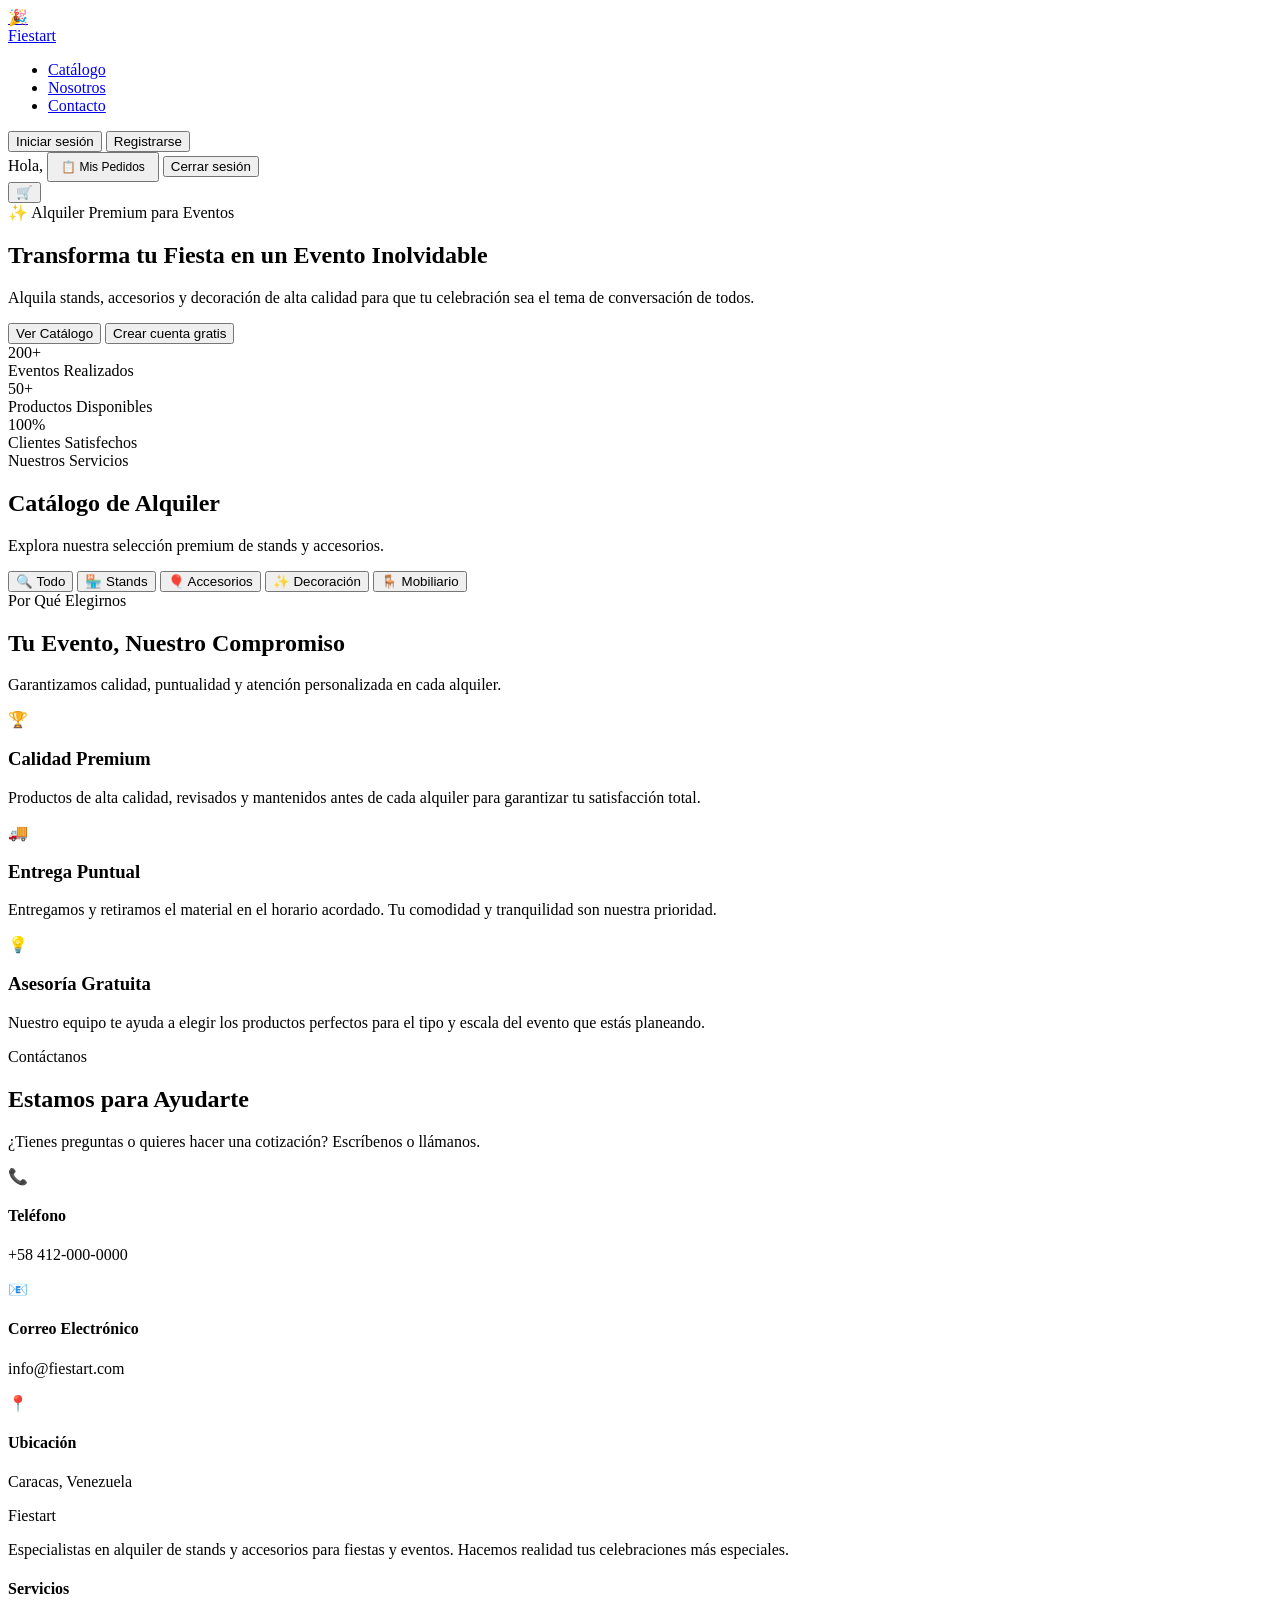
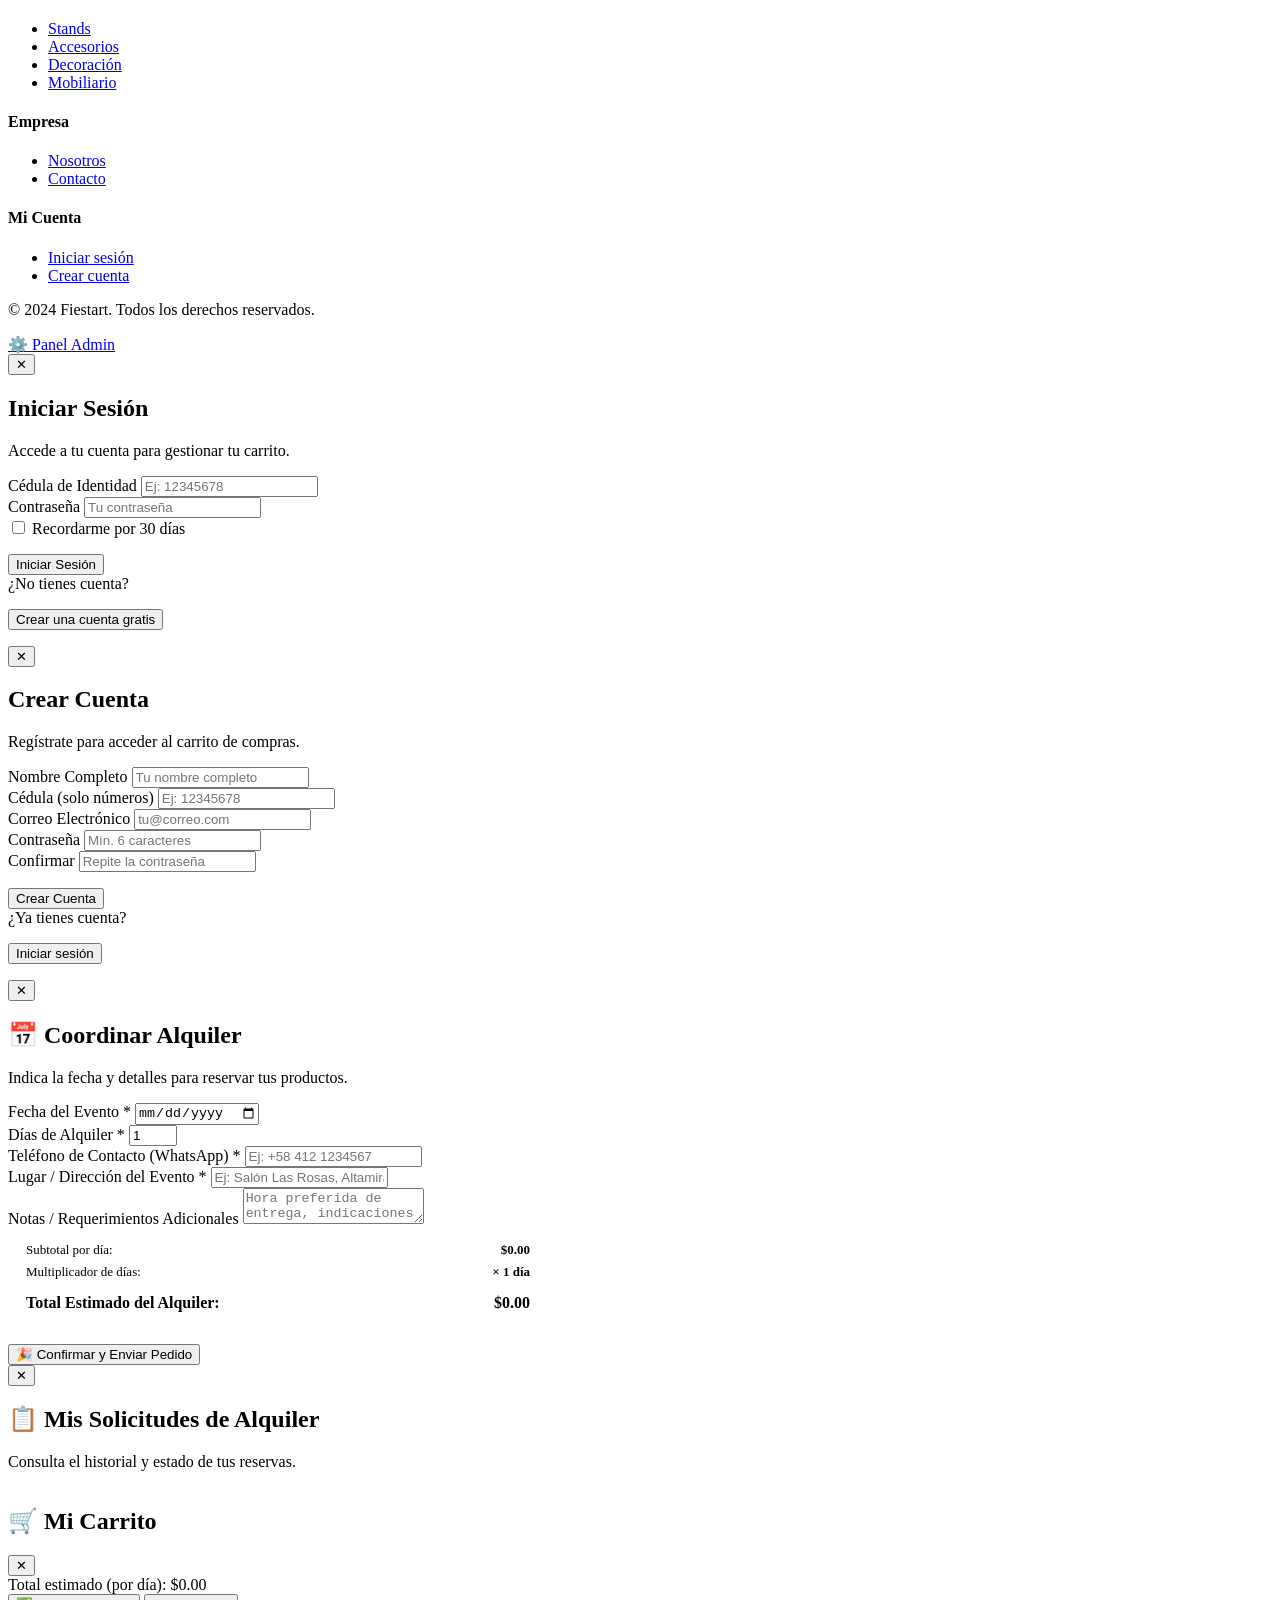
==== index.html @ c3eb9389 "Add files via upload" ====
<!DOCTYPE html>
<html lang="es">
<head>
  <meta charset="UTF-8">
  <meta name="viewport" content="width=device-width, initial-scale=1.0">
  <meta name="description" content="Fiestart – Alquiler de stands y accesorios para fiestas y eventos. Calidad premium para tu celebración perfecta en Venezuela.">
  <title>Fiestart – Alquiler de Stands y Accesorios para Fiestas</title>
  <link rel="preconnect" href="https://fonts.googleapis.com">
  <link rel="preconnect" href="https://fonts.gstatic.com" crossorigin>
  <link href="https://fonts.googleapis.com/css2?family=Inter:ital,wght@0,300;0,400;0,500;0,600;0,700;0,800;0,900&display=swap" rel="stylesheet">
  <link rel="stylesheet" href="css/style.css">
</head>
<body>

  <!-- ════════ NAVBAR ════════ -->
  <header class="navbar" id="navbar">
    <a href="#inicio" class="nav-logo">
      <div class="logo-icon">🎉</div>
      <span class="logo-text">Fiest<span>art</span></span>
    </a>

    <nav aria-label="Menú principal">
      <ul class="nav-links">
        <li><a href="#catalogo">Catálogo</a></li>
        <li><a href="#nosotros">Nosotros</a></li>
        <li><a href="#contacto">Contacto</a></li>
      </ul>
    </nav>

    <div class="nav-actions">
      <!-- Sin sesión -->
      <div id="nav-auth">
        <button class="btn-ghost" onclick="openLoginModal()" id="btn-open-login">Iniciar sesión</button>
        <button class="btn-primary" onclick="openRegisterModal()">Registrarse</button>
      </div>

      <!-- Con sesión -->
      <div id="nav-user" class="user-menu hidden">
        <span class="user-greeting">Hola, <strong id="user-name"></strong></span>
        <button class="btn-ghost" onclick="openOrdersModal()" id="btn-my-orders" style="padding:6px 12px;font-size:12px;">📋 Mis Pedidos</button>
        <button class="btn-logout" onclick="handleLogout()">Cerrar sesión</button>
      </div>

      <!-- Carrito (solo con sesión) -->
      <button id="nav-cart" class="cart-btn hidden" onclick="openCartSidebar()" aria-label="Abrir carrito">
        🛒
        <span class="cart-badge" id="cart-badge" style="display:none">0</span>
      </button>
    </div>
  </header>

  <!-- ════════ HERO ════════ -->
  <section class="hero" id="inicio" aria-label="Inicio">
    <div class="hero-bg-grid"></div>
    <div class="hero-content">
      <div class="hero-badge">
        <span>✨</span>
        <span>Alquiler Premium para Eventos</span>
      </div>
      <h1>Transforma tu <span>Fiesta</span> en un Evento Inolvidable</h1>
      <p>Alquila stands, accesorios y decoración de alta calidad para que tu celebración sea el tema de conversación de todos.</p>
      <div class="hero-actions">
        <button class="btn-hero-primary"
          onclick="document.getElementById('catalogo').scrollIntoView({behavior:'smooth'})">
          Ver Catálogo
        </button>
        <button class="btn-hero-secondary" onclick="openRegisterModal()">
          Crear cuenta gratis
        </button>
      </div>
      <div class="hero-stats">
        <div class="hero-stat">
          <div class="number">200+</div>
          <div class="label">Eventos Realizados</div>
        </div>
        <div class="hero-stat">
          <div class="number">50+</div>
          <div class="label">Productos Disponibles</div>
        </div>
        <div class="hero-stat">
          <div class="number">100%</div>
          <div class="label">Clientes Satisfechos</div>
        </div>
      </div>
    </div>
  </section>

  <!-- ════════ CATÁLOGO ════════ -->
  <section class="section" id="catalogo" aria-labelledby="catalog-title">
    <div class="section-header">
      <span class="section-label">Nuestros Servicios</span>
      <h2 class="section-title" id="catalog-title">Catálogo de Alquiler</h2>
      <p class="section-subtitle">
        Explora nuestra selección premium de stands y accesorios.
        <span id="catalog-login-hint" style="display:none;color:var(--gold);font-weight:600"> Inicia sesión para agregar al carrito.</span>
      </p>
    </div>

    <!-- Filtros -->
    <div class="category-filters" role="group" aria-label="Filtros de categoría">
      <button class="filter-btn active" data-category="all"        onclick="filterCategory('all')">🔍 Todo</button>
      <button class="filter-btn"        data-category="stands"     onclick="filterCategory('stands')">🏪 Stands</button>
      <button class="filter-btn"        data-category="accesorios" onclick="filterCategory('accesorios')">🎈 Accesorios</button>
      <button class="filter-btn"        data-category="decoracion" onclick="filterCategory('decoracion')">✨ Decoración</button>
      <button class="filter-btn"        data-category="mobiliario" onclick="filterCategory('mobiliario')">🪑 Mobiliario</button>
    </div>

    <!-- Grid (renderizado por JS) -->
    <div class="products-grid" id="products-grid" aria-live="polite"></div>
  </section>

  <!-- ════════ NOSOTROS ════════ -->
  <section class="section" id="nosotros" style="background:var(--bg-2);" aria-labelledby="about-title">
    <div class="section-header">
      <span class="section-label">Por Qué Elegirnos</span>
      <h2 class="section-title" id="about-title">Tu Evento, Nuestro Compromiso</h2>
      <p class="section-subtitle">Garantizamos calidad, puntualidad y atención personalizada en cada alquiler.</p>
    </div>
    <div class="about-grid">
      <div class="about-card">
        <div class="icon">🏆</div>
        <h3>Calidad Premium</h3>
        <p>Productos de alta calidad, revisados y mantenidos antes de cada alquiler para garantizar tu satisfacción total.</p>
      </div>
      <div class="about-card">
        <div class="icon">🚚</div>
        <h3>Entrega Puntual</h3>
        <p>Entregamos y retiramos el material en el horario acordado. Tu comodidad y tranquilidad son nuestra prioridad.</p>
      </div>
      <div class="about-card">
        <div class="icon">💡</div>
        <h3>Asesoría Gratuita</h3>
        <p>Nuestro equipo te ayuda a elegir los productos perfectos para el tipo y escala del evento que estás planeando.</p>
      </div>
    </div>
  </section>

  <!-- ════════ CONTACTO ════════ -->
  <section class="section" id="contacto" aria-labelledby="contact-title">
    <div class="section-header">
      <span class="section-label">Contáctanos</span>
      <h2 class="section-title" id="contact-title">Estamos para Ayudarte</h2>
      <p class="section-subtitle">¿Tienes preguntas o quieres hacer una cotización? Escríbenos o llámanos.</p>
    </div>
    <div class="contact-grid">
      <div class="contact-card">
        <span class="contact-icon">📞</span>
        <div>
          <h4>Teléfono</h4>
          <p>+58 412-000-0000</p>
        </div>
      </div>
      <div class="contact-card">
        <span class="contact-icon">📧</span>
        <div>
          <h4>Correo Electrónico</h4>
          <p>info@fiestart.com</p>
        </div>
      </div>
      <div class="contact-card">
        <span class="contact-icon">📍</span>
        <div>
          <h4>Ubicación</h4>
          <p>Caracas, Venezuela</p>
        </div>
      </div>
    </div>
  </section>

  <!-- ════════ FOOTER ════════ -->
  <footer class="footer" aria-label="Pie de página">
    <div class="footer-grid">
      <div class="footer-brand">
        <span class="logo-text">Fiest<span>art</span></span>
        <p>Especialistas en alquiler de stands y accesorios para fiestas y eventos. Hacemos realidad tus celebraciones más especiales.</p>
      </div>
      <div class="footer-col">
        <h4>Servicios</h4>
        <ul>
          <li><a href="#catalogo">Stands</a></li>
          <li><a href="#catalogo">Accesorios</a></li>
          <li><a href="#catalogo">Decoración</a></li>
          <li><a href="#catalogo">Mobiliario</a></li>
        </ul>
      </div>
      <div class="footer-col">
        <h4>Empresa</h4>
        <ul>
          <li><a href="#nosotros">Nosotros</a></li>
          <li><a href="#contacto">Contacto</a></li>
        </ul>
      </div>
      <div class="footer-col">
        <h4>Mi Cuenta</h4>
        <ul>
          <li><a href="#" onclick="openLoginModal();return false;">Iniciar sesión</a></li>
          <li><a href="#" onclick="openRegisterModal();return false;">Crear cuenta</a></li>
        </ul>
      </div>
    </div>
    <div class="footer-bottom">
      <p>© 2024 Fiestart. Todos los derechos reservados.</p>
      <a href="admin.html" class="footer-admin-link">⚙️ Panel Admin</a>
    </div>
  </footer>

  <!-- ════════ OVERLAY MODALES ════════ -->
  <div class="modal-overlay" id="modal-overlay" role="presentation"></div>

  <!-- ════════ MODAL LOGIN ════════ -->
  <div class="modal" id="login-modal" role="dialog" aria-modal="true" aria-labelledby="login-title">
    <button class="modal-close" onclick="closeLoginModal()" aria-label="Cerrar">✕</button>
    <h2 class="modal-title" id="login-title">Iniciar Sesión</h2>
    <p class="modal-subtitle">Accede a tu cuenta para gestionar tu carrito.</p>

    <form id="login-form" novalidate>
      <div class="form-group">
        <label class="form-label" for="login-cedula">Cédula de Identidad</label>
        <input type="text" id="login-cedula" class="form-input"
          placeholder="Ej: 12345678" inputmode="numeric" autocomplete="username" required>
      </div>
      <div class="form-group">
        <label class="form-label" for="login-password">Contraseña</label>
        <input type="password" id="login-password" class="form-input"
          placeholder="Tu contraseña" autocomplete="current-password" required>
      </div>
      <div class="form-group">
        <label class="form-checkbox">
          <input type="checkbox" id="login-remember">
          <span>Recordarme por 30 días</span>
        </label>
      </div>
      <p class="form-error" id="login-error" role="alert"></p>
      <button type="submit" class="btn-form-primary" id="btn-login-submit">Iniciar Sesión</button>
    </form>

    <div class="form-divider"><span>¿No tienes cuenta?</span></div>
    <p class="form-link">
      <button onclick="openRegisterModal()" id="btn-switch-to-register">Crear una cuenta gratis</button>
    </p>
  </div>

  <!-- ════════ MODAL REGISTRO ════════ -->
  <div class="modal" id="register-modal" role="dialog" aria-modal="true" aria-labelledby="register-title">
    <button class="modal-close" onclick="closeRegisterModal()" aria-label="Cerrar">✕</button>
    <h2 class="modal-title" id="register-title">Crear Cuenta</h2>
    <p class="modal-subtitle">Regístrate para acceder al carrito de compras.</p>

    <form id="register-form" novalidate>
      <div class="form-group">
        <label class="form-label" for="reg-name">Nombre Completo</label>
        <input type="text" id="reg-name" class="form-input" placeholder="Tu nombre completo" required>
      </div>
      <div class="form-row">
        <div class="form-group">
          <label class="form-label" for="reg-cedula">Cédula (solo números)</label>
          <input type="text" id="reg-cedula" class="form-input"
            placeholder="Ej: 12345678" inputmode="numeric" pattern="[0-9]+" required>
        </div>
        <div class="form-group">
          <label class="form-label" for="reg-email">Correo Electrónico</label>
          <input type="email" id="reg-email" class="form-input" placeholder="tu@correo.com" required>
        </div>
      </div>
      <div class="form-row">
        <div class="form-group">
          <label class="form-label" for="reg-password">Contraseña</label>
          <input type="password" id="reg-password" class="form-input" placeholder="Mín. 6 caracteres" required>
        </div>
        <div class="form-group">
          <label class="form-label" for="reg-confirm">Confirmar</label>
          <input type="password" id="reg-confirm" class="form-input" placeholder="Repite la contraseña" required>
        </div>
      </div>
      <p class="form-error" id="register-error" role="alert"></p>
      <button type="submit" class="btn-form-primary" id="btn-register-submit">Crear Cuenta</button>
    </form>

    <div class="form-divider"><span>¿Ya tienes cuenta?</span></div>
    <p class="form-link">
      <button onclick="openLoginModal()" id="btn-switch-to-login">Iniciar sesión</button>
    </p>
  </div>

  <!-- ════════ MODAL CHECKOUT / CONFIRMAR ALQUILER ════════ -->
  <div class="modal" id="checkout-modal" role="dialog" aria-modal="true" aria-labelledby="checkout-title" style="max-width:540px;">
    <button class="modal-close" onclick="closeCheckoutModal()" aria-label="Cerrar">✕</button>
    <h2 class="modal-title" id="checkout-title">📅 Coordinar Alquiler</h2>
    <p class="modal-subtitle">Indica la fecha y detalles para reservar tus productos.</p>

    <form id="checkout-form" novalidate>
      <div class="form-row">
        <div class="form-group">
          <label class="form-label" for="chk-date">Fecha del Evento *</label>
          <input type="date" id="chk-date" class="form-input" required>
        </div>
        <div class="form-group">
          <label class="form-label" for="chk-days">Días de Alquiler *</label>
          <input type="number" id="chk-days" class="form-input" min="1" max="30" value="1" required oninput="updateCheckoutSummary()">
        </div>
      </div>

      <div class="form-group">
        <label class="form-label" for="chk-phone">Teléfono de Contacto (WhatsApp) *</label>
        <input type="tel" id="chk-phone" class="form-input" placeholder="Ej: +58 412 1234567" required>
      </div>

      <div class="form-group">
        <label class="form-label" for="chk-address">Lugar / Dirección del Evento *</label>
        <input type="text" id="chk-address" class="form-input" placeholder="Ej: Salón Las Rosas, Altamira, Caracas" required>
      </div>

      <div class="form-group">
        <label class="form-label" for="chk-notes">Notas / Requerimientos Adicionales</label>
        <textarea id="chk-notes" class="form-input" rows="2" placeholder="Hora preferida de entrega, indicaciones de acceso, etc."></textarea>
      </div>

      <!-- Cálculo total en vivo -->
      <div style="background:var(--bg-3);border:1px solid var(--border-2);border-radius:var(--r);padding:14px 18px;margin-bottom:18px;">
        <div style="display:flex;justify-content:space-between;margin-bottom:6px;font-size:13px;color:var(--text-2);">
          <span>Subtotal por día:</span>
          <span id="chk-daily-total" style="color:var(--white);font-weight:600;">$0.00</span>
        </div>
        <div style="display:flex;justify-content:space-between;margin-bottom:6px;font-size:13px;color:var(--text-2);">
          <span>Multiplicador de días:</span>
          <span id="chk-days-multiplier" style="color:var(--white);font-weight:600;">× 1 día</span>
        </div>
        <div style="display:flex;justify-content:space-between;font-size:16px;font-weight:800;color:var(--gold);border-top:1px solid var(--border);padding-top:8px;">
          <span>Total Estimado del Alquiler:</span>
          <span id="chk-final-total">$0.00</span>
        </div>
      </div>

      <p class="form-error" id="checkout-error" role="alert"></p>
      <button type="submit" class="btn-form-primary" id="btn-submit-order">🎉 Confirmar y Enviar Pedido</button>
    </form>
  </div>

  <!-- ════════ MODAL MIS PEDIDOS ════════ -->
  <div class="modal" id="orders-modal" role="dialog" aria-modal="true" aria-labelledby="orders-title" style="max-width:620px;">
    <button class="modal-close" onclick="closeOrdersModal()" aria-label="Cerrar">✕</button>
    <h2 class="modal-title" id="orders-title">📋 Mis Solicitudes de Alquiler</h2>
    <p class="modal-subtitle">Consulta el historial y estado de tus reservas.</p>
    <div id="user-orders-container" style="max-height:420px;overflow-y:auto;margin-top:16px;" aria-live="polite"></div>
  </div>


  <!-- ════════ CARRITO SIDEBAR ════════ -->
  <div class="cart-sidebar-overlay" id="cart-overlay" onclick="closeCartSidebar()"></div>
  <aside class="cart-sidebar" id="cart-sidebar" aria-label="Carrito de compras">
    <div class="cart-header">
      <h2 class="cart-title">🛒 Mi Carrito</h2>
      <button class="cart-close" onclick="closeCartSidebar()" aria-label="Cerrar carrito">✕</button>
    </div>
    <div class="cart-items" id="cart-items-list" aria-live="polite"></div>
    <div class="cart-footer">
      <div class="cart-summary">
        <span class="cart-total-label">Total estimado (por día):</span>
        <span class="cart-total-amount" id="cart-total-amount">$0.00</span>
      </div>
      <button class="btn-checkout" id="btn-checkout" onclick="handleCheckout()">✅ Finalizar Pedido</button>
      <button class="btn-clear-cart" id="btn-clear-cart" onclick="clearCart()">Vaciar carrito</button>
    </div>
  </aside>

  <!-- ════════ TOASTS ════════ -->
  <div id="toast-container" aria-live="polite" aria-atomic="false"></div>

  <!-- ════════ SCRIPTS ════════ -->
  <script src="js/data.js"></script>
  <script src="js/auth.js"></script>
  <script src="js/cart.js"></script>
  <script src="js/app.js"></script>
  <script>
    document.addEventListener('DOMContentLoaded', () => {
      if (!Auth.isLoggedIn()) {
        const hint = document.getElementById('catalog-login-hint');
        if (hint) hint.style.display = 'inline';
      }
    });
  </script>
</body>
</html>
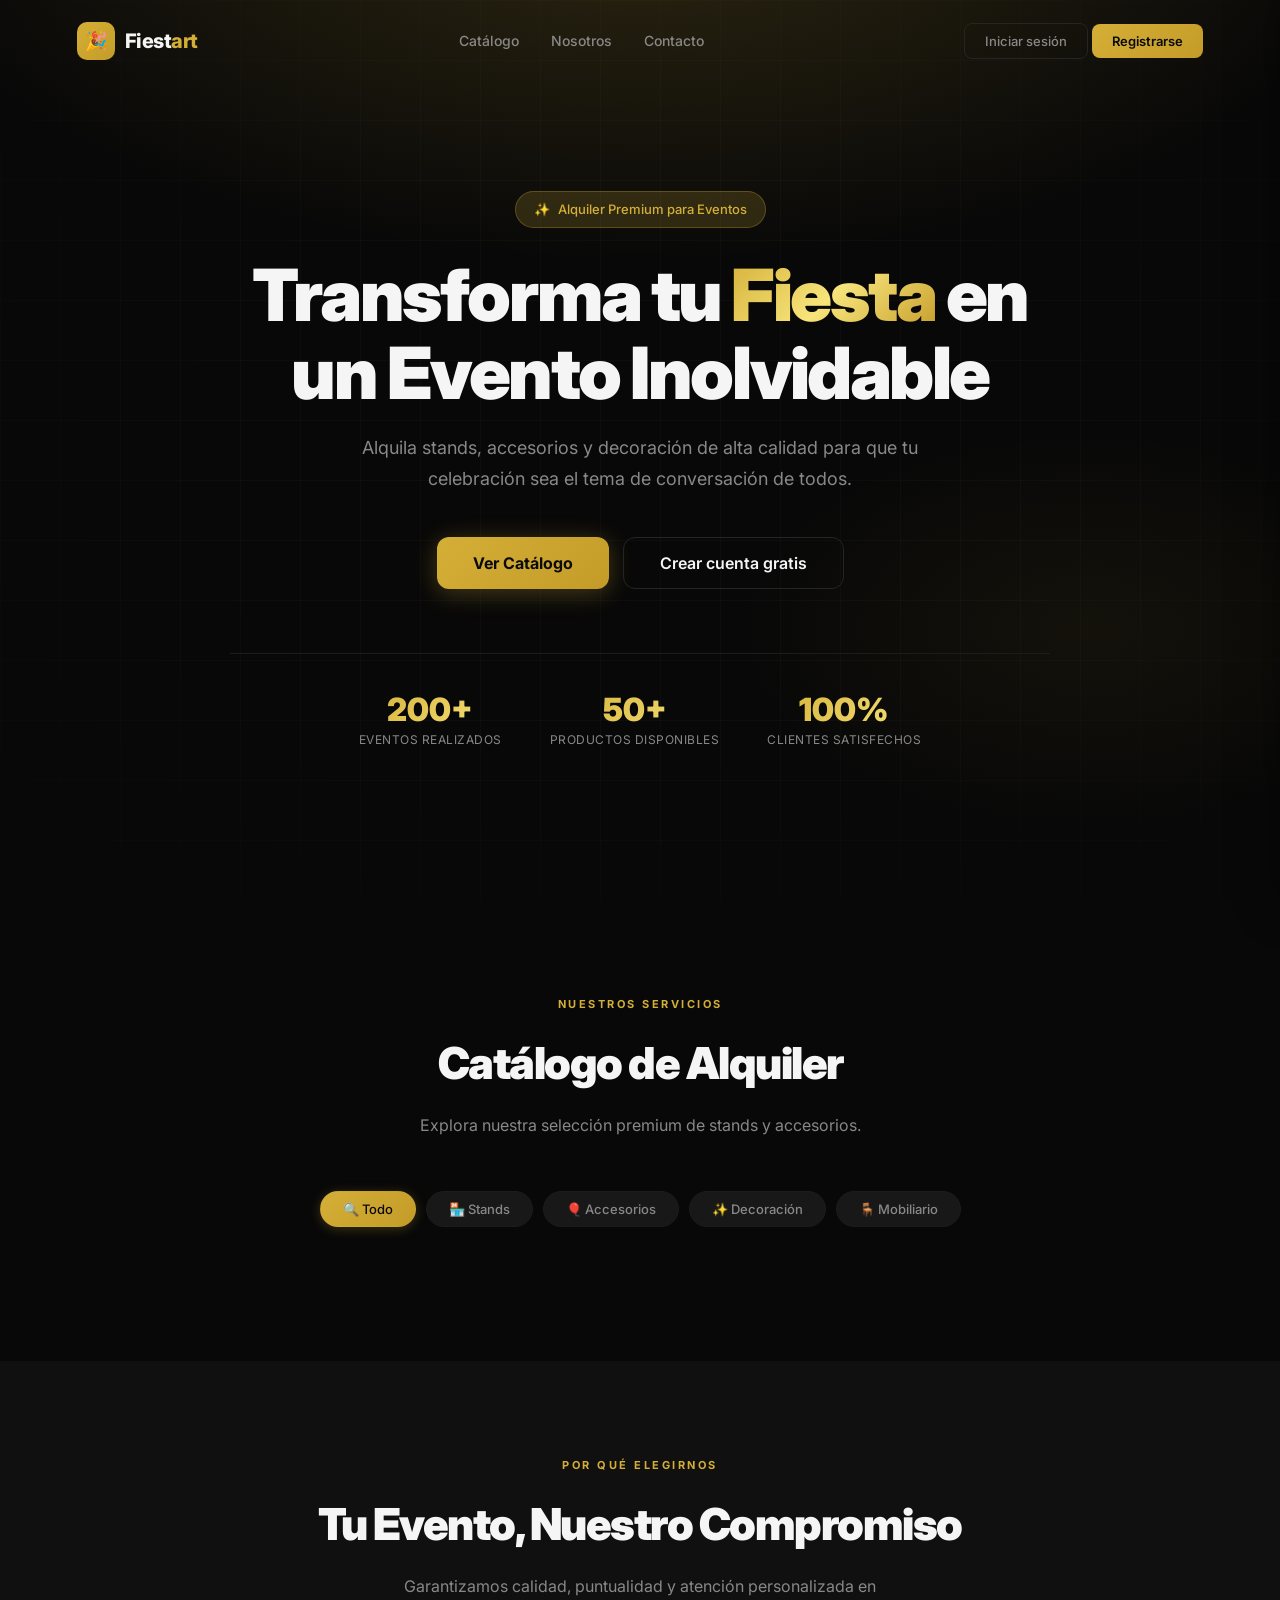
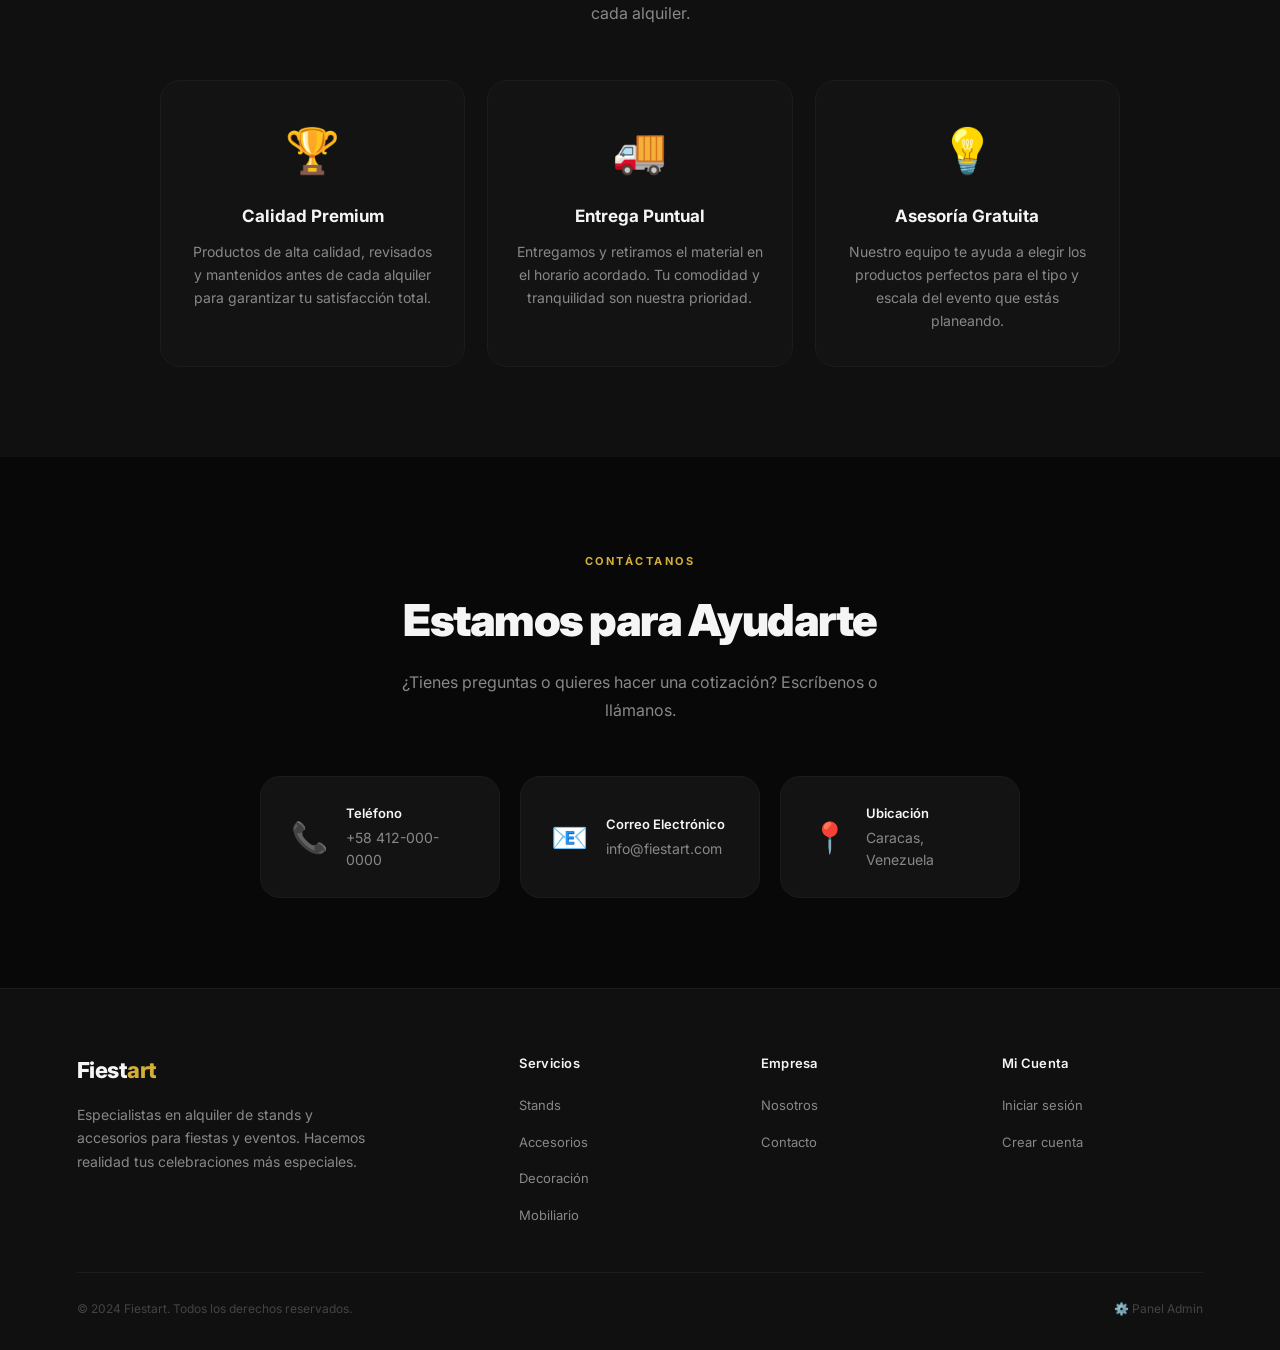
==== commit 886c5de6: "Add files via upload" ====
--- a/index.html
+++ b/index.html
@@ -9,6 +9,7 @@
   <link rel="preconnect" href="https://fonts.gstatic.com" crossorigin>
   <link href="https://fonts.googleapis.com/css2?family=Inter:ital,wght@0,300;0,400;0,500;0,600;0,700;0,800;0,900&display=swap" rel="stylesheet">
   <link rel="stylesheet" href="css/style.css">
+  <link rel="stylesheet" href="style.css">
 </head>
 <body>
 
@@ -372,6 +373,13 @@
   <script src="js/cart.js"></script>
   <script src="js/app.js"></script>
   <script>
+    if (typeof ProductDB === 'undefined') {
+      const s = document.createElement('script');
+      s.src = 'app.js';
+      document.head.appendChild(s);
+    }
+  </script>
+  <script>
     document.addEventListener('DOMContentLoaded', () => {
       if (!Auth.isLoggedIn()) {
         const hint = document.getElementById('catalog-login-hint');
--- a/style.css
+++ b/style.css
@@ -0,0 +1,1004 @@
+/* ===========================
+   FIESTART – GLOBAL STYLES
+   =========================== */
+@import url('https://fonts.googleapis.com/css2?family=Inter:wght@300;400;500;600;700;800;900&display=swap');
+
+*, *::before, *::after {
+  box-sizing: border-box;
+  margin: 0;
+  padding: 0;
+}
+
+:root {
+  --bg:        #080808;
+  --bg-2:      #101010;
+  --bg-3:      #181818;
+  --bg-card:   #131313;
+  --gold:      #D4AF37;
+  --gold-2:    #C49B28;
+  --gold-glow: rgba(212, 175, 55, 0.18);
+  --gold-bd:   rgba(212, 175, 55, 0.28);
+  --white:     #F5F5F5;
+  --text:      #CCCCCC;
+  --text-2:    #888888;
+  --text-3:    #444444;
+  --border:    #1C1C1C;
+  --border-2:  #252525;
+  --success:   #22c55e;
+  --error:     #ef4444;
+  --info:      #3b82f6;
+  --r:         12px;
+  --r-sm:      8px;
+  --r-lg:      20px;
+  --shadow:    0 8px 32px rgba(0,0,0,0.6);
+  --shadow-g:  0 0 40px rgba(212,175,55,0.12);
+  --t:         0.28s cubic-bezier(0.4,0,0.2,1);
+}
+
+html { scroll-behavior: smooth; }
+
+body {
+  font-family: 'Inter', sans-serif;
+  background: var(--bg);
+  color: var(--text);
+  line-height: 1.6;
+  overflow-x: hidden;
+  -webkit-font-smoothing: antialiased;
+}
+
+a { color: inherit; text-decoration: none; }
+button { cursor: pointer; border: none; outline: none; font-family: inherit; }
+input, textarea, select { font-family: inherit; outline: none; }
+img { max-width: 100%; display: block; }
+.hidden { display: none !important; }
+
+/* ─── Scrollbar ─── */
+::-webkit-scrollbar { width: 5px; }
+::-webkit-scrollbar-track { background: var(--bg-2); }
+::-webkit-scrollbar-thumb { background: var(--border-2); border-radius: 3px; }
+
+/* ════════════════════════════
+   NAVBAR
+   ════════════════════════════ */
+.navbar {
+  position: fixed;
+  top: 0; left: 0; right: 0;
+  z-index: 100;
+  padding: 22px 6%;
+  display: flex;
+  align-items: center;
+  justify-content: space-between;
+  transition: var(--t);
+}
+
+.navbar.scrolled {
+  background: rgba(8,8,8,0.92);
+  backdrop-filter: blur(14px);
+  -webkit-backdrop-filter: blur(14px);
+  padding: 14px 6%;
+  border-bottom: 1px solid var(--border);
+}
+
+.nav-logo {
+  display: flex;
+  align-items: center;
+  gap: 10px;
+  text-decoration: none;
+}
+
+.logo-icon {
+  width: 38px; height: 38px;
+  background: linear-gradient(135deg, var(--gold), var(--gold-2));
+  border-radius: 10px;
+  display: flex;
+  align-items: center;
+  justify-content: center;
+  font-size: 18px;
+  flex-shrink: 0;
+}
+
+.logo-text {
+  font-size: 20px;
+  font-weight: 800;
+  color: var(--white);
+  letter-spacing: -0.5px;
+}
+.logo-text span { color: var(--gold); }
+
+.nav-links {
+  display: flex;
+  align-items: center;
+  gap: 32px;
+  list-style: none;
+}
+.nav-links a {
+  font-size: 14px;
+  font-weight: 500;
+  color: var(--text-2);
+  transition: var(--t);
+}
+.nav-links a:hover { color: var(--white); }
+
+.nav-actions {
+  display: flex;
+  align-items: center;
+  gap: 10px;
+}
+
+/* Buttons */
+.btn-ghost {
+  padding: 9px 20px;
+  border-radius: var(--r-sm);
+  font-size: 13px;
+  font-weight: 500;
+  color: var(--text-2);
+  background: transparent;
+  border: 1px solid var(--border-2);
+  transition: var(--t);
+}
+.btn-ghost:hover { color: var(--white); border-color: var(--text-3); }
+
+.btn-primary {
+  padding: 9px 20px;
+  border-radius: var(--r-sm);
+  font-size: 13px;
+  font-weight: 600;
+  color: #0a0a0a;
+  background: linear-gradient(135deg, var(--gold), var(--gold-2));
+  transition: var(--t);
+}
+.btn-primary:hover {
+  transform: translateY(-1px);
+  box-shadow: 0 4px 18px rgba(212,175,55,0.35);
+}
+
+.cart-btn {
+  position: relative;
+  width: 42px; height: 42px;
+  border-radius: var(--r-sm);
+  background: var(--bg-3);
+  border: 1px solid var(--border-2);
+  display: flex; align-items: center; justify-content: center;
+  font-size: 17px;
+  color: var(--text-2);
+  transition: var(--t);
+}
+.cart-btn:hover { color: var(--gold); border-color: var(--gold-bd); }
+
+.cart-badge {
+  position: absolute;
+  top: -7px; right: -7px;
+  width: 20px; height: 20px;
+  background: var(--gold);
+  color: #0a0a0a;
+  border-radius: 50%;
+  font-size: 11px;
+  font-weight: 700;
+  display: flex; align-items: center; justify-content: center;
+  border: 2px solid var(--bg);
+}
+.cart-badge.bounce { animation: badgePop .3s ease; }
+@keyframes badgePop { 50% { transform: scale(1.4); } }
+
+.user-menu {
+  display: flex;
+  align-items: center;
+  gap: 10px;
+}
+.user-greeting { font-size: 13px; color: var(--text-2); }
+.user-greeting strong { color: var(--white); }
+
+.btn-logout {
+  padding: 8px 14px;
+  border-radius: var(--r-sm);
+  font-size: 13px;
+  font-weight: 500;
+  color: var(--text-2);
+  background: transparent;
+  border: 1px solid var(--border-2);
+  transition: var(--t);
+}
+.btn-logout:hover { color: var(--error); border-color: rgba(239,68,68,.4); }
+
+/* ════════════════════════════
+   HERO
+   ════════════════════════════ */
+.hero {
+  min-height: 100vh;
+  display: flex; align-items: center; justify-content: center;
+  text-align: center;
+  padding: 130px 6% 90px;
+  position: relative;
+  overflow: hidden;
+}
+
+.hero::before {
+  content: '';
+  position: absolute; inset: 0;
+  background:
+    radial-gradient(ellipse 90% 60% at 50% -10%, rgba(212,175,55,.18) 0%, transparent 65%),
+    radial-gradient(ellipse 50% 40% at 85% 70%, rgba(212,175,55,.06) 0%, transparent 55%);
+  pointer-events: none;
+}
+
+.hero-bg-grid {
+  position: absolute; inset: 0;
+  background-image:
+    linear-gradient(rgba(255,255,255,.025) 1px, transparent 1px),
+    linear-gradient(90deg, rgba(255,255,255,.025) 1px, transparent 1px);
+  background-size: 60px 60px;
+  mask-image: radial-gradient(ellipse 80% 80% at 50% 50%, black 40%, transparent 100%);
+  pointer-events: none;
+}
+
+.hero-content {
+  max-width: 820px;
+  position: relative; z-index: 1;
+}
+
+.hero-badge {
+  display: inline-flex; align-items: center; gap: 8px;
+  padding: 7px 18px;
+  border-radius: 50px;
+  background: var(--gold-glow);
+  border: 1px solid var(--gold-bd);
+  font-size: 13px; font-weight: 500; color: var(--gold);
+  margin-bottom: 28px;
+  animation: fadeUp .6s ease;
+}
+
+.hero h1 {
+  font-size: clamp(38px, 6vw, 72px);
+  font-weight: 900;
+  line-height: 1.08;
+  letter-spacing: -2.5px;
+  color: var(--white);
+  margin-bottom: 22px;
+  animation: fadeUp .7s ease .1s both;
+}
+
+.hero h1 span {
+  background: linear-gradient(135deg, var(--gold), #F7E47A, var(--gold-2));
+  -webkit-background-clip: text; -webkit-text-fill-color: transparent;
+  background-clip: text;
+}
+
+.hero p {
+  font-size: 18px; color: var(--text-2);
+  max-width: 580px; margin: 0 auto 42px;
+  line-height: 1.7;
+  animation: fadeUp .8s ease .2s both;
+}
+
+.hero-actions {
+  display: flex; gap: 14px; justify-content: center; flex-wrap: wrap;
+  animation: fadeUp .8s ease .3s both;
+}
+
+.btn-hero-primary {
+  padding: 15px 36px;
+  border-radius: var(--r);
+  font-size: 16px; font-weight: 700;
+  color: #0a0a0a;
+  background: linear-gradient(135deg, var(--gold), var(--gold-2));
+  transition: var(--t);
+  box-shadow: 0 4px 24px rgba(212,175,55,.3);
+}
+.btn-hero-primary:hover { transform: translateY(-3px); box-shadow: 0 10px 36px rgba(212,175,55,.5); }
+
+.btn-hero-secondary {
+  padding: 15px 36px;
+  border-radius: var(--r);
+  font-size: 16px; font-weight: 600;
+  color: var(--white);
+  background: transparent;
+  border: 1px solid var(--border-2);
+  transition: var(--t);
+}
+.btn-hero-secondary:hover { border-color: var(--gold-bd); color: var(--gold); }
+
+.hero-stats {
+  display: flex; justify-content: center; gap: 48px;
+  margin-top: 64px; padding-top: 40px;
+  border-top: 1px solid var(--border);
+  animation: fadeUp .9s ease .4s both;
+}
+.hero-stat { text-align: center; }
+.hero-stat .number {
+  font-size: 32px; font-weight: 900;
+  background: linear-gradient(135deg, var(--gold), #F7E47A);
+  -webkit-background-clip: text; -webkit-text-fill-color: transparent;
+  background-clip: text;
+  line-height: 1;
+}
+.hero-stat .label { font-size: 12px; color: var(--text-2); margin-top: 4px; letter-spacing: .5px; text-transform: uppercase; }
+
+@keyframes fadeUp {
+  from { opacity: 0; transform: translateY(24px); }
+  to   { opacity: 1; transform: translateY(0); }
+}
+
+/* ════════════════════════════
+   SECTIONS – COMMON
+   ════════════════════════════ */
+.section { padding: 90px 6%; }
+
+.section-header { text-align: center; margin-bottom: 52px; }
+.section-label {
+  display: inline-block;
+  font-size: 11px; font-weight: 700;
+  letter-spacing: 2.5px; text-transform: uppercase;
+  color: var(--gold); margin-bottom: 14px;
+}
+.section-title {
+  font-size: clamp(26px, 4vw, 44px);
+  font-weight: 900; letter-spacing: -1.5px;
+  color: var(--white); margin-bottom: 14px;
+}
+.section-subtitle {
+  font-size: 16px; color: var(--text-2);
+  max-width: 500px; margin: 0 auto; line-height: 1.7;
+}
+
+/* ════════════════════════════
+   FILTERS
+   ════════════════════════════ */
+.category-filters {
+  display: flex; gap: 10px; justify-content: center; flex-wrap: wrap;
+  margin-bottom: 44px;
+}
+.filter-btn {
+  padding: 9px 22px;
+  border-radius: 50px;
+  font-size: 13px; font-weight: 500;
+  color: var(--text-2);
+  background: var(--bg-3);
+  border: 1px solid var(--border);
+  transition: var(--t);
+}
+.filter-btn:hover { color: var(--white); border-color: var(--text-3); }
+.filter-btn.active {
+  color: #0a0a0a;
+  background: linear-gradient(135deg, var(--gold), var(--gold-2));
+  border-color: transparent;
+  box-shadow: 0 2px 12px rgba(212,175,55,.25);
+}
+
+/* ════════════════════════════
+   PRODUCTS GRID
+   ════════════════════════════ */
+.products-grid {
+  display: grid;
+  grid-template-columns: repeat(auto-fill, minmax(285px, 1fr));
+  gap: 22px;
+}
+
+.product-card {
+  background: var(--bg-card);
+  border-radius: var(--r-lg);
+  border: 1px solid var(--border);
+  overflow: hidden;
+  transition: var(--t);
+}
+.product-card:hover {
+  border-color: var(--gold-bd);
+  transform: translateY(-5px);
+  box-shadow: var(--shadow-g);
+}
+
+.product-image {
+  position: relative; height: 210px; overflow: hidden;
+  background: var(--bg-3);
+}
+.product-image img {
+  width: 100%; height: 100%; object-fit: cover;
+  transition: transform .5s ease;
+}
+.product-card:hover .product-image img { transform: scale(1.06); }
+
+.product-image-placeholder {
+  width: 100%; height: 100%;
+  display: flex; align-items: center; justify-content: center;
+  font-size: 64px;
+}
+
+.product-category-badge {
+  position: absolute; top: 12px; left: 12px;
+  padding: 4px 12px;
+  border-radius: 50px;
+  font-size: 10px; font-weight: 700;
+  letter-spacing: 1px; text-transform: uppercase;
+  background: rgba(8,8,8,.82);
+  color: var(--gold);
+  border: 1px solid var(--gold-bd);
+  backdrop-filter: blur(6px);
+}
+
+.product-body { padding: 20px; }
+
+.product-name {
+  font-size: 16px; font-weight: 700; color: var(--white);
+  margin-bottom: 8px;
+}
+
+.product-description {
+  font-size: 13px; color: var(--text-2); line-height: 1.55;
+  margin-bottom: 18px;
+  display: -webkit-box;
+  -webkit-line-clamp: 3;
+  -webkit-box-orient: vertical;
+  overflow: hidden;
+}
+
+.product-footer {
+  display: flex; align-items: center; justify-content: space-between; gap: 10px;
+}
+
+.product-price { display: flex; flex-direction: column; }
+.price-label { font-size: 10px; color: var(--text-3); text-transform: uppercase; letter-spacing: .8px; }
+.price-value { font-size: 22px; font-weight: 900; color: var(--gold); }
+
+.btn-add-cart {
+  display: flex; align-items: center; gap: 7px;
+  padding: 10px 18px;
+  border-radius: var(--r-sm);
+  font-size: 13px; font-weight: 600;
+  color: #0a0a0a;
+  background: linear-gradient(135deg, var(--gold), var(--gold-2));
+  transition: var(--t);
+}
+.btn-add-cart svg { width: 14px; height: 14px; }
+.btn-add-cart:hover { transform: translateY(-2px); box-shadow: 0 5px 18px rgba(212,175,55,.4); }
+
+.btn-login-required {
+  display: flex; align-items: center; gap: 6px;
+  padding: 10px 14px;
+  border-radius: var(--r-sm);
+  font-size: 12px; font-weight: 500;
+  color: var(--text-2);
+  background: var(--bg-3);
+  border: 1px solid var(--border);
+  transition: var(--t);
+}
+.btn-login-required:hover { color: var(--white); }
+
+.empty-state {
+  grid-column: 1 / -1; text-align: center; padding: 70px 20px; color: var(--text-3);
+}
+.empty-state .empty-icon { font-size: 52px; display: block; margin-bottom: 14px; }
+
+/* ════════════════════════════
+   ABOUT
+   ════════════════════════════ */
+.about-grid {
+  display: grid;
+  grid-template-columns: repeat(3, 1fr);
+  gap: 22px; max-width: 960px; margin: 0 auto;
+}
+.about-card {
+  background: var(--bg-card);
+  border: 1px solid var(--border);
+  border-radius: var(--r-lg);
+  padding: 34px 28px; text-align: center;
+  transition: var(--t);
+}
+.about-card:hover { border-color: var(--gold-bd); transform: translateY(-4px); box-shadow: var(--shadow-g); }
+.about-card .icon { font-size: 44px; margin-bottom: 18px; }
+.about-card h3 { font-size: 17px; font-weight: 700; color: var(--white); margin-bottom: 10px; }
+.about-card p { font-size: 14px; color: var(--text-2); line-height: 1.65; }
+
+/* ════════════════════════════
+   CONTACT
+   ════════════════════════════ */
+.contact-grid {
+  display: flex; gap: 20px; justify-content: center; flex-wrap: wrap;
+  max-width: 760px; margin: 0 auto;
+}
+.contact-card {
+  display: flex; align-items: center; gap: 18px;
+  padding: 26px 30px;
+  background: var(--bg-card);
+  border: 1px solid var(--border);
+  border-radius: var(--r-lg);
+  transition: var(--t); flex: 1; min-width: 200px;
+}
+.contact-card:hover { border-color: var(--gold-bd); transform: translateY(-2px); }
+.contact-icon { font-size: 30px; }
+.contact-card h4 { font-size: 13px; font-weight: 600; color: var(--white); margin-bottom: 3px; }
+.contact-card p  { font-size: 14px; color: var(--text-2); }
+
+/* ════════════════════════════
+   FOOTER
+   ════════════════════════════ */
+.footer {
+  background: var(--bg-2);
+  border-top: 1px solid var(--border);
+  padding: 64px 6% 32px;
+}
+.footer-grid {
+  display: grid;
+  grid-template-columns: 2fr 1fr 1fr 1fr;
+  gap: 40px; margin-bottom: 44px;
+}
+.footer-brand .logo-text { font-size: 22px; font-weight: 800; margin-bottom: 14px; display: block; }
+.footer-brand p { font-size: 14px; color: var(--text-2); line-height: 1.7; max-width: 290px; }
+.footer-col h4 { font-size: 13px; font-weight: 600; color: var(--white); margin-bottom: 18px; letter-spacing: .3px; }
+.footer-col ul { list-style: none; display: flex; flex-direction: column; gap: 11px; }
+.footer-col ul li a { font-size: 13px; color: var(--text-2); transition: var(--t); }
+.footer-col ul li a:hover { color: var(--gold); }
+.footer-bottom {
+  border-top: 1px solid var(--border);
+  padding-top: 26px;
+  display: flex; align-items: center; justify-content: space-between; flex-wrap: wrap; gap: 12px;
+}
+.footer-bottom p { font-size: 12px; color: var(--text-3); }
+.footer-admin-link { font-size: 12px; color: var(--text-3); transition: var(--t); }
+.footer-admin-link:hover { color: var(--gold); }
+
+/* ════════════════════════════
+   MODALS
+   ════════════════════════════ */
+.modal-overlay {
+  position: fixed; inset: 0;
+  background: rgba(0,0,0,.72);
+  backdrop-filter: blur(5px);
+  -webkit-backdrop-filter: blur(5px);
+  z-index: 200;
+  opacity: 0; pointer-events: none;
+  transition: opacity var(--t);
+}
+.modal-overlay.active { opacity: 1; pointer-events: all; }
+
+.modal {
+  position: fixed;
+  top: 50%; left: 50%;
+  transform: translate(-50%, -54%) scale(.95);
+  z-index: 201;
+  width: 92%; max-width: 450px;
+  background: var(--bg-2);
+  border: 1px solid var(--border-2);
+  border-radius: var(--r-lg);
+  padding: 38px;
+  opacity: 0; pointer-events: none;
+  transition: var(--t);
+}
+.modal.active {
+  transform: translate(-50%, -50%) scale(1);
+  opacity: 1; pointer-events: all;
+}
+.modal-close {
+  position: absolute; top: 18px; right: 18px;
+  width: 32px; height: 32px;
+  border-radius: var(--r-sm);
+  background: var(--bg-3);
+  border: 1px solid var(--border);
+  color: var(--text-2); font-size: 14px;
+  display: flex; align-items: center; justify-content: center;
+  transition: var(--t);
+}
+.modal-close:hover { color: var(--white); }
+.modal-title { font-size: 23px; font-weight: 800; color: var(--white); margin-bottom: 4px; }
+.modal-subtitle { font-size: 14px; color: var(--text-2); margin-bottom: 28px; }
+
+/* Forms */
+.form-group { margin-bottom: 18px; }
+.form-row { display: grid; grid-template-columns: 1fr 1fr; gap: 14px; }
+.form-label { display: block; font-size: 12px; font-weight: 600; color: var(--text-2); margin-bottom: 8px; letter-spacing: .3px; text-transform: uppercase; }
+.form-input {
+  width: 100%; padding: 12px 16px;
+  border-radius: var(--r-sm);
+  background: var(--bg-3);
+  border: 1px solid var(--border-2);
+  color: var(--white); font-size: 14px;
+  transition: var(--t);
+  -webkit-appearance: none;
+}
+.form-input:focus { border-color: var(--gold-bd); background: rgba(212,175,55,.04); box-shadow: 0 0 0 3px rgba(212,175,55,.08); }
+.form-input::placeholder { color: var(--text-3); }
+textarea.form-input { resize: vertical; min-height: 100px; }
+.form-checkbox { display: flex; align-items: center; gap: 10px; cursor: pointer; }
+.form-checkbox input { width: 16px; height: 16px; accent-color: var(--gold); }
+.form-checkbox span { font-size: 13px; color: var(--text-2); }
+.form-error { font-size: 12px; color: var(--error); margin-top: 6px; min-height: 16px; }
+.form-divider {
+  text-align: center; font-size: 12px; color: var(--text-3); margin: 22px 0; position: relative;
+}
+.form-divider::before { content: ''; position: absolute; top: 50%; left: 0; right: 0; height: 1px; background: var(--border); }
+.form-divider span { background: var(--bg-2); padding: 0 14px; position: relative; }
+.btn-form-primary {
+  width: 100%; padding: 13px;
+  border-radius: var(--r-sm);
+  font-size: 15px; font-weight: 700;
+  color: #0a0a0a;
+  background: linear-gradient(135deg, var(--gold), var(--gold-2));
+  transition: var(--t);
+}
+.btn-form-primary:hover { transform: translateY(-1px); box-shadow: 0 5px 22px rgba(212,175,55,.4); }
+.form-link { font-size: 13px; color: var(--text-2); text-align: center; margin-top: 18px; }
+.form-link a, .form-link button { color: var(--gold); font-weight: 600; background: transparent; cursor: pointer; font-size: 13px; border: none; }
+
+/* ════════════════════════════
+   CART SIDEBAR
+   ════════════════════════════ */
+.cart-sidebar {
+  position: fixed;
+  top: 0; right: -430px;
+  width: 420px; max-width: 92vw; height: 100vh;
+  background: var(--bg-2);
+  border-left: 1px solid var(--border);
+  z-index: 300;
+  display: flex; flex-direction: column;
+  transition: right .38s cubic-bezier(.4,0,.2,1);
+  box-shadow: -8px 0 40px rgba(0,0,0,.5);
+}
+.cart-sidebar.open { right: 0; }
+
+.cart-sidebar-overlay {
+  position: fixed; inset: 0;
+  background: rgba(0,0,0,.55);
+  z-index: 299;
+  opacity: 0; pointer-events: none;
+  transition: opacity var(--t);
+}
+.cart-sidebar-overlay.active { opacity: 1; pointer-events: all; }
+
+.cart-header {
+  padding: 22px 24px;
+  border-bottom: 1px solid var(--border);
+  display: flex; align-items: center; justify-content: space-between;
+}
+.cart-title { font-size: 18px; font-weight: 800; color: var(--white); }
+.cart-close {
+  width: 34px; height: 34px;
+  border-radius: var(--r-sm);
+  background: var(--bg-3); border: 1px solid var(--border);
+  color: var(--text-2); font-size: 16px;
+  display: flex; align-items: center; justify-content: center;
+  transition: var(--t);
+}
+.cart-close:hover { color: var(--white); }
+
+.cart-items { flex: 1; overflow-y: auto; padding: 18px 20px; }
+
+.cart-empty {
+  display: flex; flex-direction: column; align-items: center; justify-content: center;
+  height: 220px; gap: 12px; color: var(--text-3);
+}
+.cart-empty span { font-size: 52px; }
+.cart-empty p { font-size: 14px; }
+
+.cart-item {
+  display: flex; align-items: center; gap: 14px;
+  padding: 14px; border-radius: var(--r);
+  border: 1px solid var(--border); margin-bottom: 12px;
+  background: var(--bg-card); transition: var(--t);
+}
+.cart-item:hover { border-color: var(--gold-bd); }
+
+.cart-item-image {
+  width: 62px; height: 62px; border-radius: var(--r-sm);
+  overflow: hidden; flex-shrink: 0; background: var(--bg-3);
+}
+.cart-item-image img { width: 100%; height: 100%; object-fit: cover; }
+.cart-item-placeholder {
+  width: 100%; height: 100%;
+  display: flex; align-items: center; justify-content: center; font-size: 26px;
+}
+.cart-item-info { flex: 1; min-width: 0; }
+.cart-item-info h4 {
+  font-size: 13px; font-weight: 600; color: var(--white);
+  white-space: nowrap; overflow: hidden; text-overflow: ellipsis; margin-bottom: 3px;
+}
+.cart-item-price { font-size: 13px; color: var(--gold); font-weight: 600; }
+.cart-item-controls { display: flex; align-items: center; gap: 6px; flex-shrink: 0; }
+
+.qty-btn {
+  width: 28px; height: 28px; border-radius: 6px;
+  background: var(--bg-3); border: 1px solid var(--border);
+  color: var(--text-2); font-size: 16px;
+  display: flex; align-items: center; justify-content: center; transition: var(--t);
+}
+.qty-btn:hover { color: var(--white); border-color: var(--text-3); }
+.qty-value { font-size: 14px; font-weight: 700; color: var(--white); min-width: 20px; text-align: center; }
+.remove-btn {
+  width: 28px; height: 28px; border-radius: 6px;
+  background: rgba(239,68,68,.1); border: 1px solid rgba(239,68,68,.2);
+  color: var(--error); font-size: 12px;
+  display: flex; align-items: center; justify-content: center; transition: var(--t);
+}
+.remove-btn:hover { background: rgba(239,68,68,.2); }
+
+.cart-footer { padding: 18px 20px; border-top: 1px solid var(--border); }
+.cart-summary { display: flex; justify-content: space-between; align-items: center; margin-bottom: 14px; }
+.cart-total-label { font-size: 14px; color: var(--text-2); }
+.cart-total-amount { font-size: 26px; font-weight: 900; color: var(--gold); }
+.btn-checkout {
+  width: 100%; padding: 14px;
+  border-radius: var(--r);
+  font-size: 15px; font-weight: 700;
+  color: #0a0a0a;
+  background: linear-gradient(135deg, var(--gold), var(--gold-2));
+  transition: var(--t); margin-bottom: 10px;
+}
+.btn-checkout:hover { transform: translateY(-1px); box-shadow: 0 5px 22px rgba(212,175,55,.4); }
+.btn-clear-cart {
+  width: 100%; padding: 11px;
+  border-radius: var(--r);
+  font-size: 13px; font-weight: 500;
+  color: var(--error);
+  background: rgba(239,68,68,.06);
+  border: 1px solid rgba(239,68,68,.2); transition: var(--t);
+}
+.btn-clear-cart:hover { background: rgba(239,68,68,.14); }
+
+/* ════════════════════════════
+   TOASTS
+   ════════════════════════════ */
+#toast-container {
+  position: fixed; bottom: 26px; right: 26px; z-index: 500;
+  display: flex; flex-direction: column; gap: 10px;
+  pointer-events: none;
+}
+.toast {
+  display: flex; align-items: center; gap: 12px;
+  padding: 14px 18px;
+  border-radius: var(--r);
+  background: var(--bg-2); border: 1px solid var(--border-2);
+  color: var(--white); font-size: 13px; font-weight: 500;
+  box-shadow: var(--shadow);
+  transform: translateX(110px); opacity: 0;
+  transition: var(--t);
+  min-width: 240px; pointer-events: all;
+}
+.toast.show { transform: translateX(0); opacity: 1; }
+.toast-icon {
+  width: 24px; height: 24px; border-radius: 50%;
+  display: flex; align-items: center; justify-content: center;
+  font-size: 12px; font-weight: 800; flex-shrink: 0;
+}
+.toast-success { border-left: 3px solid var(--success); }
+.toast-success .toast-icon { background: rgba(34,197,94,.15); color: var(--success); }
+.toast-error { border-left: 3px solid var(--error); }
+.toast-error .toast-icon { background: rgba(239,68,68,.15); color: var(--error); }
+.toast-info { border-left: 3px solid var(--info); }
+.toast-info .toast-icon { background: rgba(59,130,246,.15); color: var(--info); }
+
+/* ════════════════════════════
+   ADMIN – LOGIN SCREEN
+   ════════════════════════════ */
+.admin-login-screen {
+  min-height: 100vh;
+  display: flex; align-items: center; justify-content: center;
+  background: var(--bg);
+  background-image: radial-gradient(ellipse 70% 50% at 50% 0%, rgba(212,175,55,.12) 0%, transparent 60%);
+  padding: 20px;
+}
+.admin-login-box {
+  width: 100%; max-width: 400px;
+  background: var(--bg-2);
+  border: 1px solid var(--border-2);
+  border-radius: var(--r-lg); padding: 42px;
+}
+.admin-login-header { text-align: center; margin-bottom: 32px; }
+.admin-login-header .logo-icon {
+  width: 64px; height: 64px;
+  background: linear-gradient(135deg, var(--gold), var(--gold-2));
+  border-radius: 18px;
+  display: flex; align-items: center; justify-content: center;
+  font-size: 30px; margin: 0 auto 18px;
+}
+.admin-login-header h1 { font-size: 22px; font-weight: 800; color: var(--white); margin-bottom: 5px; }
+.admin-login-header p { font-size: 13px; color: var(--text-2); }
+
+/* ════════════════════════════
+   ADMIN – PANEL LAYOUT
+   ════════════════════════════ */
+.admin-panel { display: flex; min-height: 100vh; }
+
+.admin-sidebar {
+  width: 256px;
+  background: var(--bg-2); border-right: 1px solid var(--border);
+  display: flex; flex-direction: column;
+  position: fixed; top: 0; left: 0; bottom: 0; z-index: 50;
+}
+.admin-sidebar-header { padding: 22px 18px; border-bottom: 1px solid var(--border); }
+.admin-sidebar-subtitle { font-size: 10px; color: var(--text-3); letter-spacing: 1px; text-transform: uppercase; margin-top: 8px; padding-left: 2px; }
+
+.admin-sidebar-nav {
+  flex: 1; padding: 14px 10px;
+  display: flex; flex-direction: column; gap: 3px;
+  overflow-y: auto;
+}
+.admin-nav-item {
+  display: flex; align-items: center; gap: 12px;
+  padding: 11px 16px; border-radius: var(--r-sm);
+  font-size: 14px; font-weight: 500; color: var(--text-2);
+  background: transparent; border: none; width: 100%; text-align: left;
+  cursor: pointer; transition: var(--t);
+}
+.admin-nav-item .nav-icon { font-size: 17px; }
+.admin-nav-item:hover { background: var(--bg-3); color: var(--white); }
+.admin-nav-item.active {
+  background: var(--gold-glow); color: var(--gold);
+  border: 1px solid var(--gold-bd);
+}
+.admin-sidebar-footer { padding: 12px 10px; border-top: 1px solid var(--border); }
+
+.admin-main {
+  flex: 1; margin-left: 256px;
+  padding: 32px; min-height: 100vh;
+  background: var(--bg);
+}
+
+/* Admin Sections */
+.admin-section { display: none; }
+.admin-section.active { display: block; animation: fadeUp .3s ease; }
+
+.admin-page-header {
+  display: flex; align-items: center; justify-content: space-between;
+  margin-bottom: 28px;
+}
+.admin-page-title { font-size: 26px; font-weight: 900; color: var(--white); letter-spacing: -1px; }
+
+/* Stats */
+.stats-grid { display: grid; grid-template-columns: repeat(4, 1fr); gap: 18px; margin-bottom: 36px; }
+.stat-card {
+  background: var(--bg-card); border: 1px solid var(--border);
+  border-radius: var(--r); padding: 24px; transition: var(--t);
+}
+.stat-card:hover { border-color: var(--gold-bd); }
+.stat-card-icon { font-size: 28px; margin-bottom: 14px; }
+.stat-card-value {
+  font-size: 38px; font-weight: 900; color: var(--gold);
+  line-height: 1; margin-bottom: 5px;
+}
+.stat-card-label { font-size: 12px; color: var(--text-2); text-transform: uppercase; letter-spacing: .5px; }
+
+/* Admin Product Cards */
+.admin-products-grid { display: flex; flex-direction: column; gap: 14px; }
+.admin-product-card {
+  background: var(--bg-card); border: 1px solid var(--border);
+  border-radius: var(--r); padding: 18px;
+  display: flex; align-items: center; gap: 18px; transition: var(--t);
+}
+.admin-product-card:hover { border-color: var(--gold-bd); }
+.admin-product-image {
+  width: 80px; height: 80px;
+  border-radius: var(--r-sm); overflow: hidden; flex-shrink: 0; background: var(--bg-3);
+}
+.admin-product-image img { width: 100%; height: 100%; object-fit: cover; }
+.admin-img-placeholder {
+  width: 100%; height: 100%;
+  display: flex; align-items: center; justify-content: center; font-size: 32px;
+}
+.admin-product-info { flex: 1; min-width: 0; }
+.admin-product-info h3 { font-size: 15px; font-weight: 700; color: var(--white); margin-bottom: 4px; }
+.admin-product-info p { font-size: 13px; color: var(--text-2); margin-bottom: 10px; }
+.admin-product-meta { display: flex; align-items: center; gap: 10px; flex-wrap: wrap; }
+.badge {
+  padding: 3px 11px; border-radius: 50px;
+  font-size: 10px; font-weight: 700; letter-spacing: .8px; text-transform: uppercase;
+  background: var(--gold-glow); color: var(--gold); border: 1px solid var(--gold-bd);
+}
+.price { font-size: 14px; font-weight: 700; color: var(--gold); }
+.status { font-size: 11px; padding: 3px 10px; border-radius: 50px; font-weight: 600; }
+.status.available   { color: var(--success); background: rgba(34,197,94,.1); border: 1px solid rgba(34,197,94,.25); }
+.status.unavailable { color: var(--error);   background: rgba(239,68,68,.1); border: 1px solid rgba(239,68,68,.25); }
+
+.admin-product-actions { display: flex; flex-direction: column; gap: 8px; flex-shrink: 0; }
+.btn-edit {
+  padding: 8px 16px; border-radius: var(--r-sm);
+  font-size: 12px; font-weight: 600; color: var(--white);
+  background: var(--bg-3); border: 1px solid var(--border); transition: var(--t); cursor: pointer;
+}
+.btn-edit:hover { border-color: var(--gold-bd); color: var(--gold); }
+.btn-delete {
+  padding: 8px 16px; border-radius: var(--r-sm);
+  font-size: 12px; font-weight: 600; color: var(--error);
+  background: rgba(239,68,68,.07); border: 1px solid rgba(239,68,68,.2); transition: var(--t); cursor: pointer;
+}
+.btn-delete:hover { background: rgba(239,68,68,.15); }
+
+/* Admin Modal (slide panel) */
+.admin-modal {
+  position: fixed;
+  top: 0; right: -620px;
+  width: 580px; max-width: 92vw; height: 100vh;
+  background: var(--bg-2);
+  border-left: 1px solid var(--border);
+  z-index: 400;
+  display: flex; flex-direction: column;
+  transition: right .38s cubic-bezier(.4,0,.2,1);
+  box-shadow: -8px 0 40px rgba(0,0,0,.5);
+}
+.admin-modal.active { right: 0; }
+.admin-modal-overlay {
+  position: fixed; inset: 0;
+  background: rgba(0,0,0,.55);
+  z-index: 399; opacity: 0; pointer-events: none; transition: opacity var(--t);
+}
+.admin-modal-overlay.active { opacity: 1; pointer-events: all; }
+
+.admin-modal-header {
+  padding: 22px 26px; border-bottom: 1px solid var(--border);
+  display: flex; align-items: center; justify-content: space-between;
+}
+.admin-modal-title { font-size: 19px; font-weight: 800; color: var(--white); }
+.admin-modal-body { flex: 1; overflow-y: auto; padding: 26px; }
+.admin-modal-footer {
+  padding: 18px 26px; border-top: 1px solid var(--border);
+  display: flex; gap: 12px;
+}
+
+/* Image upload */
+.image-upload-area {
+  border: 2px dashed var(--border-2);
+  border-radius: var(--r); padding: 18px;
+  text-align: center; cursor: pointer; transition: var(--t);
+}
+.image-upload-area:hover { border-color: var(--gold-bd); background: var(--gold-glow); }
+#image-preview {
+  width: 100%; height: 160px;
+  display: flex; align-items: center; justify-content: center;
+  color: var(--text-3); font-size: 13px;
+  border-radius: var(--r-sm); overflow: hidden;
+  background: var(--bg-3); margin-bottom: 10px;
+}
+.upload-hint { font-size: 11px; color: var(--text-3); margin-top: 5px; }
+
+/* Admin Table */
+.admin-table { width: 100%; border-collapse: collapse; }
+.admin-table th {
+  text-align: left; padding: 12px 16px;
+  font-size: 11px; font-weight: 700; text-transform: uppercase;
+  letter-spacing: .8px; color: var(--text-2); border-bottom: 1px solid var(--border);
+}
+.admin-table td {
+  padding: 14px 16px; font-size: 13px; color: var(--text);
+  border-bottom: 1px solid var(--border);
+}
+.admin-table tr:hover td { background: var(--bg-3); }
+
+/* Admin search bar */
+.admin-search-row {
+  display: flex; gap: 12px; margin-bottom: 20px; flex-wrap: wrap; align-items: center;
+}
+
+/* Admin Toast */
+#admin-toast-container {
+  position: fixed; top: 26px; right: 26px; z-index: 600;
+  display: flex; flex-direction: column; gap: 10px; pointer-events: none;
+}
+.admin-toast {
+  padding: 14px 18px; border-radius: var(--r);
+  background: var(--bg-2); border: 1px solid var(--border-2);
+  color: var(--white); font-size: 13px; font-weight: 600;
+  box-shadow: var(--shadow);
+  transform: translateX(110px); opacity: 0; transition: var(--t);
+  min-width: 240px; pointer-events: all;
+}
+.admin-toast.show { transform: translateX(0); opacity: 1; }
+.admin-toast.toast-success { border-left: 3px solid var(--success); }
+.admin-toast.toast-error   { border-left: 3px solid var(--error);   }
+.admin-toast.toast-info    { border-left: 3px solid var(--info);    }
+
+.empty-text { text-align: center; padding: 44px; color: var(--text-3); font-size: 14px; }
+
+/* ════════════════════════════
+   RESPONSIVE
+   ════════════════════════════ */
+@media (max-width: 900px) {
+  .footer-grid { grid-template-columns: 1fr 1fr; }
+  .stats-grid  { grid-template-columns: repeat(2, 1fr); }
+  .about-grid  { grid-template-columns: 1fr; }
+}
+@media (max-width: 768px) {
+  .nav-links { display: none; }
+  .hero-stats { gap: 24px; }
+  .products-grid { grid-template-columns: 1fr; }
+  .cart-sidebar { width: 100vw; right: -100vw; }
+  .admin-sidebar { transform: translateX(-100%); }
+  .admin-main { margin-left: 0; padding: 20px 16px; }
+  .admin-modal { width: 100vw; }
+  .form-row { grid-template-columns: 1fr; }
+}
